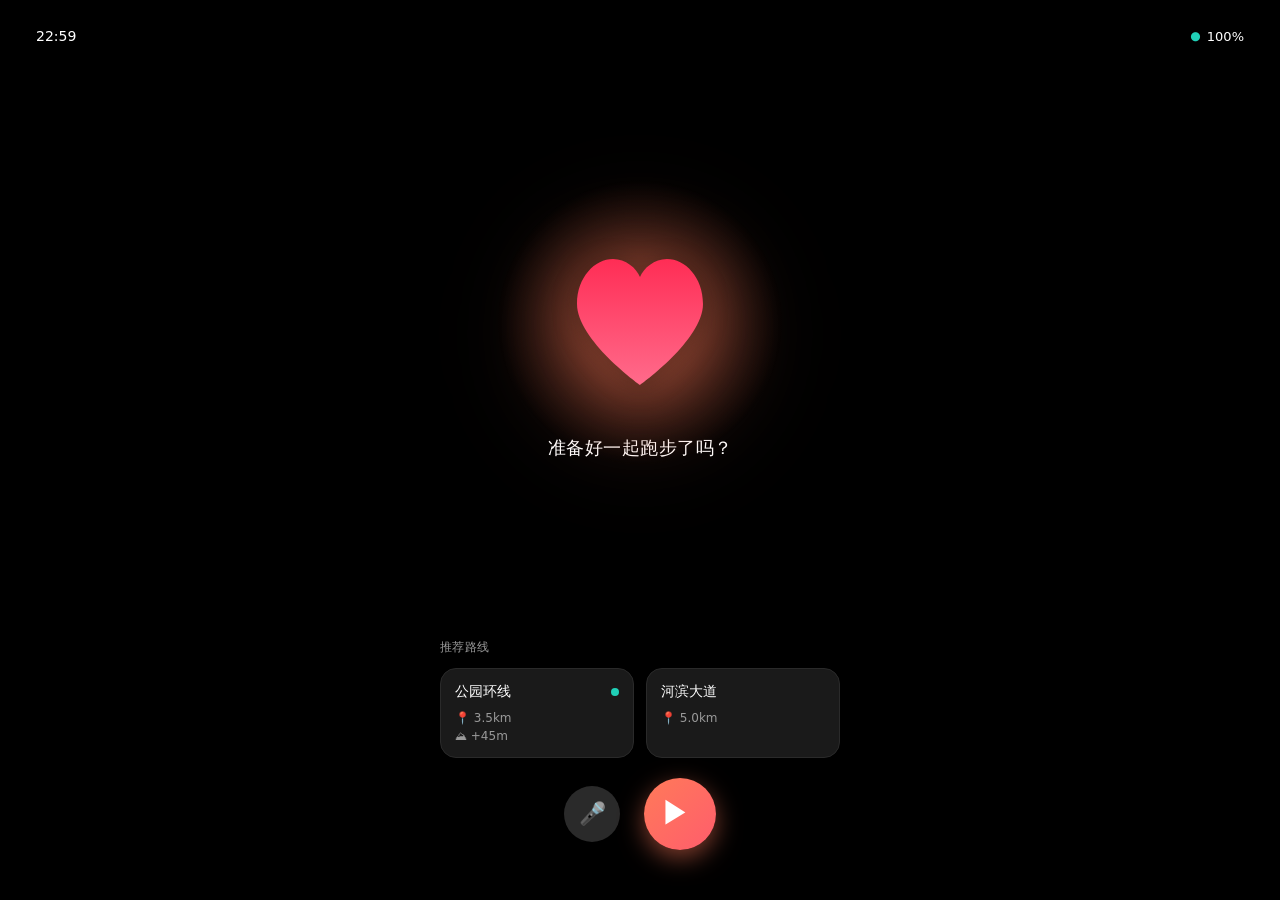
==== index.html @ 982d13ad "Merge branch 'feature/energy-heart-system'" ====
<!DOCTYPE html>
<html lang="zh-CN">
  <head>
    <meta charset="utf-8" />
    <meta name="viewport" content="width=device-width, initial-scale=1" />
    <title>AI Running Companion</title>
    <link rel="stylesheet" href="public/styles.css" />
    <!-- AMap (Gaode) JS API -->
    <script src="https://webapi.amap.com/maps?v=2.0&key=140d24038c90740029caf8b4d36a0964"></script>
  </head>
  <body>
    <!-- Figma风格启动屏 -->
    <div class="launch-screen" id="launchScreen">
      <!-- 顶部状态栏 -->
      <div class="status-bar">
        <div class="time" id="currentTime">21:09</div>
        <div class="battery">
          <span class="battery-indicator">●</span>
          <span class="battery-percent" id="energyPercent">95%</span>
        </div>
      </div>

      <!-- 中央心脏显示 -->
      <div class="launch-heart-container">
        <div class="launch-heart-icon" id="launchHeartIcon" data-state="excellent">
          <svg class="heart-svg" viewBox="0 0 100 100" xmlns="http://www.w3.org/2000/svg">
            <defs>
              <linearGradient id="launchHeartGradient" x1="0%" y1="0%" x2="0%" y2="100%">
                <stop offset="0%" id="launchHeartGradStart" style="stop-color:#FF7A59;stop-opacity:1" />
                <stop offset="100%" id="launchHeartGradEnd" style="stop-color:#FF5D6C;stop-opacity:1" />
              </linearGradient>
            </defs>
            <path fill="url(#launchHeartGradient)"
              d="M50,85 C50,85 15,60 15,40 C15,25 25,15 35,15 C42,15 48,20 50,25 C52,20 58,15 65,15 C75,15 85,25 85,40 C85,60 50,85 50,85 Z"/>
          </svg>
        </div>
        <div class="welcome-text">准备好一起跑步了吗？</div>
      </div>

      <!-- 推荐路线 -->
      <div class="route-recommendations">
        <div class="route-section-title">推荐路线</div>
        <div class="route-cards">
          <div class="route-card">
            <div class="route-card-header">
              <span class="route-name">公园环线</span>
              <span class="route-active-dot"></span>
            </div>
            <div class="route-stats">
              <span class="route-distance">📍 3.5km</span>
              <span class="route-elevation">⛰ +45m</span>
            </div>
          </div>
          <div class="route-card">
            <div class="route-card-header">
              <span class="route-name">河滨大道</span>
            </div>
            <div class="route-stats">
              <span class="route-distance">📍 5.0km</span>
            </div>
          </div>
        </div>
      </div>

      <!-- 底部操作按钮 -->
      <div class="launch-actions">
        <button type="button" class="mic-button" id="launchMicBtn" title="语音交互">🎤</button>
        <button type="button" class="play-button" id="launchPlayBtn" title="开始跑步">▶</button>
      </div>
    </div>

    <!-- 元气值显示（右上角浮动 - 跑步时显示） -->
    <div class="energy-container" id="energyContainer" style="display: none;">
      <div class="energy-bar-wrapper">
        <div class="energy-label">
          <span>💪</span>
          <span>元气值</span>
        </div>
        <div class="energy-bar">
          <div class="energy-bar-fill" id="energyBarFill" data-level="excellent" style="width: 100%;"></div>
        </div>
        <div class="energy-value" id="energyValue" data-level="excellent">100%</div>
      </div>
    </div>

    <header class="app-header" id="appHeader" style="display: none;">
      <h1>AI 跑步教练</h1>
      <div class="header-actions">
        <label class="toggle">
          <input type="checkbox" id="voiceToggle" checked />
          <span>语音教练</span>
        </label>
        <label class="toggle">
          <input type="checkbox" id="useOpenAI" />
          <span>使用兼容 OpenAI 的接口</span>
        </label>
        <input id="openaiBase" type="text" placeholder="API 基址（可选，如 http://localhost:11434/v1）" />
        <input id="modelName" type="text" placeholder="模型（如 gpt-4o-mini 或 llama3.1）" />
        <input id="openaiKey" type="password" placeholder="API 密钥（可选；如 ollama）" />
      </div>
    </header>

    <main class="app" id="appMain" style="display: none;">
      <section class="panel run-panel">
        <h2>跑步</h2>
        
        <!-- 哈特心脏显示区域 -->
        <div class="heart-display">
          <div class="heart-container">
            <div class="heart-icon" id="heartIcon" data-state="excellent">
              <svg class="heart-svg" viewBox="0 0 100 100" xmlns="http://www.w3.org/2000/svg">
                <defs>
                  <linearGradient id="heartGradient" x1="0%" y1="0%" x2="0%" y2="100%">
                    <stop offset="0%" id="heartGradStart" style="stop-color:#FF7A59;stop-opacity:1" />
                    <stop offset="100%" id="heartGradEnd" style="stop-color:#FF5D6C;stop-opacity:1" />
                  </linearGradient>
                </defs>
                <path id="heartPath" fill="url(#heartGradient)" 
                  d="M50,85 C50,85 15,60 15,40 C15,25 25,15 35,15 C42,15 48,20 50,25 C52,20 58,15 65,15 C75,15 85,25 85,40 C85,60 50,85 50,85 Z"/>
              </svg>
            </div>
            <div class="energy-message" id="energyMessage">元气满满！</div>
          </div>
        </div>

        <form id="runForm" class="run-form">
          <div class="field">
            <label>模式</label>
            <label class="toggle"><input type="radio" name="mode" value="free" checked /> 自由跑</label>
            <label class="toggle"><input type="radio" name="mode" value="dest" /> 目的地跑</label>
          </div>
          <div class="field" id="destField" style="display:none">
            <label for="destination">目的地</label>
            <div style="display:flex; gap:8px; align-items:center;">
              <input id="destination" name="destination" type="text" placeholder="名称或经纬度（如 31.23,121.47）" />
              <button type="button" id="searchPlace">搜索</button>
            </div>
            <small>提示：可输入地名后点击「搜索」，或直接填入"纬度,经度"。设置目的地后将自动规划步行路线。</small>
          </div>
          <div class="field">
            <label for="gender">性别</label>
            <select id="gender" name="gender">
              <option value="">未选择</option>
              <option value="male">男</option>
              <option value="female">女</option>
              <option value="other">其他</option>
            </select>
          </div>
          <div class="field">
            <label for="age">年龄</label>
            <input id="age" name="age" type="number" min="0" step="1" placeholder="例如：35" />
          </div>
          <div class="actions">
            <button type="button" id="startRun">开始跑步</button>
            <button type="button" id="stopRun" disabled>停止</button>
            <button type="button" id="clearRun">清空</button>
          </div>
        </form>
        <div id="runSummary" class="run-summary">
          <div><strong>当前状态：</strong><span id="statusText">未开始</span></div>
          <div><strong>当前位置：</strong><span id="posText">-</span></div>
          <div><strong>即时配速：</strong><span id="instPaceText">-</span></div>
          <div><strong>平均配速：</strong><span id="avgPaceText">-</span></div>
          <div><strong>已跑距离：</strong><span id="distText">-</span></div>
          <div><strong>用时：</strong><span id="timeText">-</span></div>
          <div id="toDestRow" style="display:none"><strong>距离目的地：</strong><span id="toDestText">-</span></div>
        </div>
        <div class="map-wrap">
          <div id="map" class="map" aria-label="跑步路线地图"></div>
          <small class="map-hint">提示：在地图上点击可设置目的地坐标</small>
        </div>
      </section>

      <section class="panel chat-panel">
        <h2>教练聊天</h2>
        <div id="chat" class="chat"></div>
        <form id="chatForm" class="chat-input">
          <button type="button" id="micBtn" title="点击说话">🎤</button>
          <input id="message" type="text" autocomplete="off" placeholder="向教练提问……" />
          <button type="submit">发送</button>
          <button type="button" id="clearChat" title="清空聊天">清空</button>
        </form>
      </section>
    </main>

    <footer class="app-footer" id="appFooter" style="display: none;">
      <small>
        以上建议仅供参考，不构成医疗建议。如有健康问题请咨询专业人士。
      </small>
    </footer>

    <!-- Scripts -->
    <script src="public/energy-system.js"></script>
    <script src="public/analysis.js"></script>
    <script src="public/app.js"></script>
  </body>
</html>
---- public/styles.css ----
:root {
  --bg: #0c0f12;
  --panel: #131820;
  --text: #e8eef7;
  --muted: #9fb3c8;
  --accent: #47a3ff;
  --accent-2: #20d0b7;
  --danger: #ff5d6c;
  --border: #1f2a37;
}

* { box-sizing: border-box; }
html, body { height: 100%; }
body {
  margin: 0;
  font-family: system-ui, -apple-system, Segoe UI, Roboto, Ubuntu, Cantarell, Noto Sans, Helvetica, Arial, "Apple Color Emoji", "Segoe UI Emoji";
  background: radial-gradient(1200px 800px at 80% -20%, #1b2230 0%, var(--bg) 40%) no-repeat fixed;
  color: var(--text);
}

.app-header {
  display: flex; align-items: center; justify-content: space-between;
  padding: 16px 20px;
  border-bottom: 1px solid var(--border);
  position: sticky; top: 0; background: rgba(12,15,18,0.9); backdrop-filter: blur(8px);
}
.app-header h1 { font-size: 20px; margin: 0; letter-spacing: 0.4px; }
.header-actions { display: flex; align-items: center; gap: 12px; flex-wrap: wrap; }
.header-actions input[type="password"],
.header-actions input[type="text"] {
  background: var(--panel); color: var(--text); border: 1px solid var(--border);
  padding: 8px 10px; border-radius: 8px; width: 280px;
}
.toggle { display: inline-flex; align-items: center; gap: 6px; font-size: 14px; color: var(--muted); }

.app {
  display: grid; grid-template-columns: 420px 1fr; gap: 16px; padding: 16px; max-width: 1200px; margin: 0 auto;
}
@media (max-width: 980px) { .app { grid-template-columns: 1fr; } }

.panel {
  background: linear-gradient(180deg, rgba(26,32,44,0.8), rgba(16,22,30,0.92));
  border: 1px solid var(--border); border-radius: 14px; padding: 16px;
  box-shadow: 0 12px 40px rgba(0,0,0,0.35);
}
.panel h2 { margin: 0 0 12px; font-size: 16px; color: var(--muted); font-weight: 600; }

.run-form { display: grid; gap: 10px; }
.field { display: grid; gap: 6px; }
.field label { font-size: 13px; color: var(--muted); }
.field input {
  background: #0e141b; color: var(--text); border: 1px solid var(--border);
  border-radius: 10px; padding: 10px 12px; outline: none;
}
.field input:focus { border-color: var(--accent); box-shadow: 0 0 0 3px rgba(71,163,255,0.15); }
.actions { display: flex; gap: 10px; margin-top: 4px; }
button {
  background: var(--accent); border: none; color: #0c0f12; font-weight: 600;
  padding: 10px 14px; border-radius: 10px; cursor: pointer; transition: transform 0.05s ease, filter 0.1s ease;
}
button:hover { filter: brightness(1.05); }
button:active { transform: translateY(1px); }

button#clearRun, button#clearChat {
  background: transparent; color: var(--muted); border: 1px solid var(--border);
}

.run-summary {
  margin-top: 12px; padding: 12px; border: 1px dashed var(--border); border-radius: 10px; color: var(--muted);
}

.chat-panel { display: flex; flex-direction: column; }
.chat {
  flex: 1; min-height: 360px; max-height: 65vh; overflow: auto; display: grid; gap: 10px; padding: 8px;
  border: 1px solid var(--border); border-radius: 12px; background: #0b1117;
}
.msg {
  display: inline-flex; flex-direction: column; gap: 6px; max-width: 80%; padding: 10px 12px; border-radius: 12px; border: 1px solid var(--border);
}
.msg.me { margin-left: auto; background: #0e1722; }
.msg.coach { margin-right: auto; background: #0e141b; }
.msg .meta { color: var(--muted); font-size: 12px; }
.msg .text { font-size: 14px; line-height: 1.35; }

.chat-input { display: grid; grid-template-columns: auto 1fr auto auto; gap: 8px; margin-top: 10px; }
#message {
  background: #0e141b; color: var(--text); border: 1px solid var(--border); border-radius: 10px; padding: 10px 12px; outline: none;
}
#micBtn { width: 44px; }

.app-footer { padding: 12px 16px; border-top: 1px solid var(--border); color: var(--muted); text-align: center; }

.tip { color: var(--accent-2); }
.warn { color: var(--danger); }

/* Map */
.map-wrap { margin-top: 12px; }
.map-hint { display: block; margin-top: 6px; color: var(--muted); }
.map { width: 100%; height: 360px; border-radius: 12px; overflow: hidden; border: 1px solid var(--border); }
.leaflet-container { background: #0b1117; }

/* ========================================
   哈特心脏和元气值系统样式
   基于Figma设计
   ======================================== */

/* 元气值显示容器 */
.energy-container {
  position: fixed;
  top: 60px;
  right: 20px;
  z-index: 1000;
  display: flex;
  flex-direction: column;
  align-items: flex-end;
  gap: 8px;
}

/* 元气值进度条 */
.energy-bar-wrapper {
  background: rgba(19, 24, 32, 0.8);
  border: 1px solid var(--border);
  border-radius: 12px;
  padding: 8px 12px;
  backdrop-filter: blur(10px);
  min-width: 140px;
}

.energy-label {
  font-size: 11px;
  color: var(--muted);
  margin-bottom: 6px;
  display: flex;
  align-items: center;
  gap: 6px;
}

.energy-bar {
  height: 8px;
  background: rgba(255, 255, 255, 0.1);
  border-radius: 10px;
  overflow: hidden;
  position: relative;
}

.energy-bar-fill {
  height: 100%;
  background: linear-gradient(90deg, #FF7A59, #FF5D6C);
  border-radius: 10px;
  transition: width 0.5s cubic-bezier(0.4, 0, 0.2, 1);
  position: relative;
  overflow: hidden;
}

.energy-bar-fill::after {
  content: '';
  position: absolute;
  top: 0;
  left: 0;
  right: 0;
  bottom: 0;
  background: linear-gradient(90deg, 
    transparent 0%, 
    rgba(255,255,255,0.3) 50%, 
    transparent 100%);
  animation: energyShine 2s infinite;
}

@keyframes energyShine {
  0% { transform: translateX(-100%); }
  100% { transform: translateX(100%); }
}

.energy-value {
  font-size: 12px;
  font-weight: 600;
  color: #FF7A59;
  margin-top: 4px;
}

/* 哈特心脏容器 - 基于Figma设计 */
.heart-container {
  position: relative;
  display: inline-flex;
  align-items: center;
  justify-content: center;
  margin: 30px auto;
  filter: drop-shadow(0 8px 20px rgba(255, 122, 89, 0.4));
}

.heart-icon {
  width: 120px;
  height: 120px;
  position: relative;
  transition: all 0.3s cubic-bezier(0.4, 0, 0.2, 1);
}

/* SVG心脏 */
.heart-svg {
  width: 100%;
  height: 100%;
  filter: drop-shadow(0 4px 12px rgba(0, 0, 0, 0.3));
}

/* 心脏跳动动画 - 6个等级对应 */
/* Lv.0 病变濒危 - 极慢极弱的跳动 */
@keyframes heartbeat-critical {
  0%, 100% { transform: scale(1); }
  15% { transform: scale(1.02); }
  20% { transform: scale(1); }
  32% { transform: scale(1.01); }
  40% { transform: scale(1); }
}

/* Lv.1 垂头丧气 - 很慢的跳动 */
@keyframes heartbeat-depressed {
  0%, 100% { transform: scale(1); }
  15% { transform: scale(1.04); }
  20% { transform: scale(1); }
  32% { transform: scale(1.02); }
  40% { transform: scale(1); }
}

/* Lv.2 元气不足 - 较慢的跳动 */
@keyframes heartbeat-low {
  0%, 100% { transform: scale(1); }
  15% { transform: scale(1.08); }
  20% { transform: scale(1); }
  32% { transform: scale(1.05); }
  40% { transform: scale(1); }
}

/* Lv.3 基础平稳 - 正常跳动 */
@keyframes heartbeat-normal {
  0%, 100% { transform: scale(1); }
  15% { transform: scale(1.12); }
  20% { transform: scale(1); }
  32% { transform: scale(1.08); }
  40% { transform: scale(1); }
}

/* Lv.4 活力充沛 - 较快的跳动 */
@keyframes heartbeat-good {
  0%, 100% { transform: scale(1); }
  15% { transform: scale(1.15); }
  20% { transform: scale(1); }
  32% { transform: scale(1.10); }
  40% { transform: scale(1); }
}

/* Lv.5 元气爆棚 - 强劲的跳动 */
@keyframes heartbeat-excellent {
  0%, 100% { transform: scale(1); }
  15% { transform: scale(1.18); }
  20% { transform: scale(1); }
  32% { transform: scale(1.12); }
  40% { transform: scale(1); }
}

/* 不同状态的心脏 - 6个等级 (Lv.0-5) */
.heart-icon[data-state="dying"] {
  animation: heartbeat-critical 10s infinite;
  opacity: 0.6;
  filter: drop-shadow(0 0 0 rgba(0, 0, 0, 0));
}

.heart-icon[data-state="depressed"] {
  animation: heartbeat-depressed 5s infinite;
  opacity: 0.7;
  filter: drop-shadow(0 0 0 rgba(0, 0, 0, 0));
}

.heart-icon[data-state="low"] {
  animation: heartbeat-low 2.5s infinite;
  opacity: 0.85;
  filter: drop-shadow(0 2px 6px rgba(139, 26, 26, 0.3));
}

.heart-icon[data-state="normal"] {
  animation: heartbeat-normal 1.8s infinite;
  opacity: 1.0;
  filter: drop-shadow(0 4px 8px rgba(199, 35, 58, 0.4));
}

.heart-icon[data-state="good"] {
  animation: heartbeat-good 1.2s infinite;
  opacity: 1.0;
  filter: drop-shadow(0 6px 12px rgba(255, 59, 48, 0.5));
}

.heart-icon[data-state="excellent"] {
  animation: heartbeat-excellent 0.8s infinite;
  opacity: 1.0;
  filter: drop-shadow(0 8px 16px rgba(255, 45, 85, 0.6));
}

/* 心脏光晕效果 */
.heart-icon::before {
  content: '';
  position: absolute;
  top: 50%;
  left: 50%;
  transform: translate(-50%, -50%);
  width: 140%;
  height: 140%;
  background: radial-gradient(circle, rgba(255, 122, 89, 0.3) 0%, transparent 70%);
  border-radius: 50%;
  animation: heartGlow 2s infinite;
  pointer-events: none;
}

@keyframes heartGlow {
  0%, 100% { opacity: 0.5; transform: translate(-50%, -50%) scale(1); }
  50% { opacity: 0.8; transform: translate(-50%, -50%) scale(1.1); }
}

/* 元气值状态消息 */
.energy-message {
  position: absolute;
  bottom: -35px;
  left: 50%;
  transform: translateX(-50%);
  font-size: 14px;
  font-weight: 600;
  color: #FF7A59;
  text-align: center;
  white-space: nowrap;
  text-shadow: 0 2px 4px rgba(0, 0, 0, 0.5);
  animation: messageFloat 2s ease-in-out infinite;
}

@keyframes messageFloat {
  0%, 100% { transform: translateX(-50%) translateY(0); }
  50% { transform: translateX(-50%) translateY(-5px); }
}

/* 在run-panel中添加心脏显示区域 */
.heart-display {
  text-align: center;
  padding: 20px;
  margin: 16px 0;
  background: linear-gradient(180deg, rgba(26,32,44,0.5), rgba(16,22,30,0.6));
  border: 1px solid var(--border);
  border-radius: 14px;
}

/* 响应式调整 */
@media (max-width: 768px) {
  .energy-container {
    top: 50px;
    right: 10px;
  }

  .energy-bar-wrapper {
    min-width: 120px;
    padding: 6px 10px;
  }

  .heart-icon {
    width: 90px;
    height: 90px;
  }

  .energy-message {
    font-size: 12px;
    bottom: -30px;
  }
}

/* 元气值数值颜色变化 - 6个等级 */
.energy-value[data-level="dying"] { color: #2C2C2C; }
.energy-value[data-level="depressed"] { color: #4A2424; }
.energy-value[data-level="low"] { color: #8B1A1A; }
.energy-value[data-level="normal"] { color: #C7233A; }
.energy-value[data-level="good"] { color: #FF3B30; }
.energy-value[data-level="excellent"] { color: #FF2D55; }

/* 元气值进度条颜色 - 6个等级 */
.energy-bar-fill[data-level="dying"] {
  background: linear-gradient(90deg, #2C2C2C, #3A3A3A);
}

.energy-bar-fill[data-level="depressed"] {
  background: linear-gradient(90deg, #4A2424, #5A3030);
}

.energy-bar-fill[data-level="low"] {
  background: linear-gradient(90deg, #8B1A1A, #A02020);
}

.energy-bar-fill[data-level="normal"] {
  background: linear-gradient(90deg, #C7233A, #D42F45);
}

.energy-bar-fill[data-level="good"] {
  background: linear-gradient(90deg, #FF3B30, #FF6B8B);
}

.energy-bar-fill[data-level="excellent"] {
  background: linear-gradient(90deg, #FF2D55, #FF6B8B);
}

/* ========================================
   Figma风格启动屏样式
   ======================================== */

.launch-screen {
  position: fixed;
  top: 0;
  left: 0;
  width: 100%;
  height: 100vh;
  background: #000000;
  z-index: 9999;
  display: flex;
  flex-direction: column;
  align-items: center;
  justify-content: space-between;
  padding: 20px;
  opacity: 1;
  transition: opacity 0.3s ease;
}

.launch-screen.hidden {
  opacity: 0;
  pointer-events: none;
}

/* 顶部状态栏 */
.status-bar {
  width: 100%;
  display: flex;
  justify-content: space-between;
  align-items: center;
  padding: 8px 16px;
  font-size: 14px;
  color: #FFFFFF;
}

.time {
  font-weight: 500;
}

.battery {
  display: flex;
  align-items: center;
  gap: 6px;
}

.battery-indicator {
  color: #20D0B7;
  font-size: 12px;
  animation: batteryPulse 2s infinite;
}

@keyframes batteryPulse {
  0%, 100% { opacity: 1; }
  50% { opacity: 0.6; }
}

.battery-percent {
  font-size: 13px;
}

/* 中央心脏容器 */
.launch-heart-container {
  display: flex;
  flex-direction: column;
  align-items: center;
  justify-content: center;
  flex: 1;
  gap: 24px;
}

.launch-heart-icon {
  width: 180px;
  height: 180px;
  position: relative;
  animation: heartbeat-slow 2.2s infinite;
  filter: drop-shadow(0 12px 40px rgba(255, 122, 89, 0.6));
}

/* 光晕效果 */
.launch-heart-icon::before {
  content: '';
  position: absolute;
  top: 50%;
  left: 50%;
  transform: translate(-50%, -50%);
  width: 160%;
  height: 160%;
  background: radial-gradient(circle, rgba(255, 122, 89, 0.4) 0%, transparent 70%);
  border-radius: 50%;
  animation: launchHeartGlow 3s infinite;
  pointer-events: none;
}

@keyframes launchHeartGlow {
  0%, 100% { opacity: 0.4; transform: translate(-50%, -50%) scale(1); }
  50% { opacity: 0.7; transform: translate(-50%, -50%) scale(1.15); }
}

.welcome-text {
  font-size: 18px;
  font-weight: 400;
  color: #FFFFFF;
  text-align: center;
  letter-spacing: 0.5px;
  animation: textFadeIn 1.5s ease;
}

@keyframes textFadeIn {
  0% { opacity: 0; transform: translateY(10px); }
  100% { opacity: 1; transform: translateY(0); }
}

/* 路线推荐区域 */
.route-recommendations {
  width: 100%;
  max-width: 400px;
  margin-bottom: 20px;
}

.route-section-title {
  font-size: 12px;
  color: #999999;
  margin-bottom: 12px;
  font-weight: 400;
  letter-spacing: 0.3px;
}

.route-cards {
  display: flex;
  gap: 12px;
  width: 100%;
}

.route-card {
  flex: 1;
  background: #1A1A1A;
  border: 1px solid #2A2A2A;
  border-radius: 16px;
  padding: 14px;
  transition: all 0.2s ease;
  cursor: pointer;
}

.route-card:hover {
  background: #242424;
  border-color: #3A3A3A;
  transform: translateY(-2px);
}

.route-card-header {
  display: flex;
  justify-content: space-between;
  align-items: center;
  margin-bottom: 10px;
}

.route-name {
  font-size: 14px;
  font-weight: 500;
  color: #FFFFFF;
}

.route-active-dot {
  width: 8px;
  height: 8px;
  background: #20D0B7;
  border-radius: 50%;
  animation: dotPulse 2s infinite;
}

@keyframes dotPulse {
  0%, 100% { opacity: 1; transform: scale(1); }
  50% { opacity: 0.6; transform: scale(0.8); }
}

.route-stats {
  display: flex;
  flex-direction: column;
  gap: 4px;
}

.route-distance,
.route-elevation {
  font-size: 12px;
  color: #999999;
}

/* 底部操作按钮 */
.launch-actions {
  display: flex;
  align-items: center;
  justify-content: center;
  gap: 24px;
  width: 100%;
  max-width: 400px;
  margin-bottom: 30px;
}

.mic-button {
  width: 56px;
  height: 56px;
  background: #2A2A2A;
  border: none;
  border-radius: 50%;
  display: flex;
  align-items: center;
  justify-content: center;
  font-size: 22px;
  cursor: pointer;
  transition: all 0.2s ease;
  box-shadow: 0 4px 12px rgba(0, 0, 0, 0.3);
}

.mic-button:hover {
  background: #3A3A3A;
  transform: scale(1.05);
}

.mic-button:active {
  transform: scale(0.95);
}

.play-button {
  width: 72px;
  height: 72px;
  background: linear-gradient(135deg, #FF7A59, #FF5D6C);
  border: none;
  border-radius: 50%;
  display: flex;
  align-items: center;
  justify-content: center;
  font-size: 28px;
  color: #FFFFFF;
  cursor: pointer;
  transition: all 0.2s ease;
  box-shadow: 0 8px 24px rgba(255, 122, 89, 0.5);
  padding-left: 4px; /* 视觉居中调整 */
}

.play-button:hover {
  transform: scale(1.08);
  box-shadow: 0 12px 32px rgba(255, 122, 89, 0.7);
}

.play-button:active {
  transform: scale(0.95);
}

/* 响应式设计 */
@media (max-width: 768px) {
  .launch-heart-icon {
    width: 140px;
    height: 140px;
  }

  .welcome-text {
    font-size: 16px;
  }

  .route-cards {
    flex-direction: column;
  }

  .route-card {
    width: 100%;
  }
}

@media (max-height: 700px) {
  .launch-heart-icon {
    width: 120px;
    height: 120px;
  }

  .welcome-text {
    font-size: 15px;
  }

  .route-recommendations {
    margin-bottom: 16px;
  }

  .launch-actions {
    margin-bottom: 20px;
  }
}
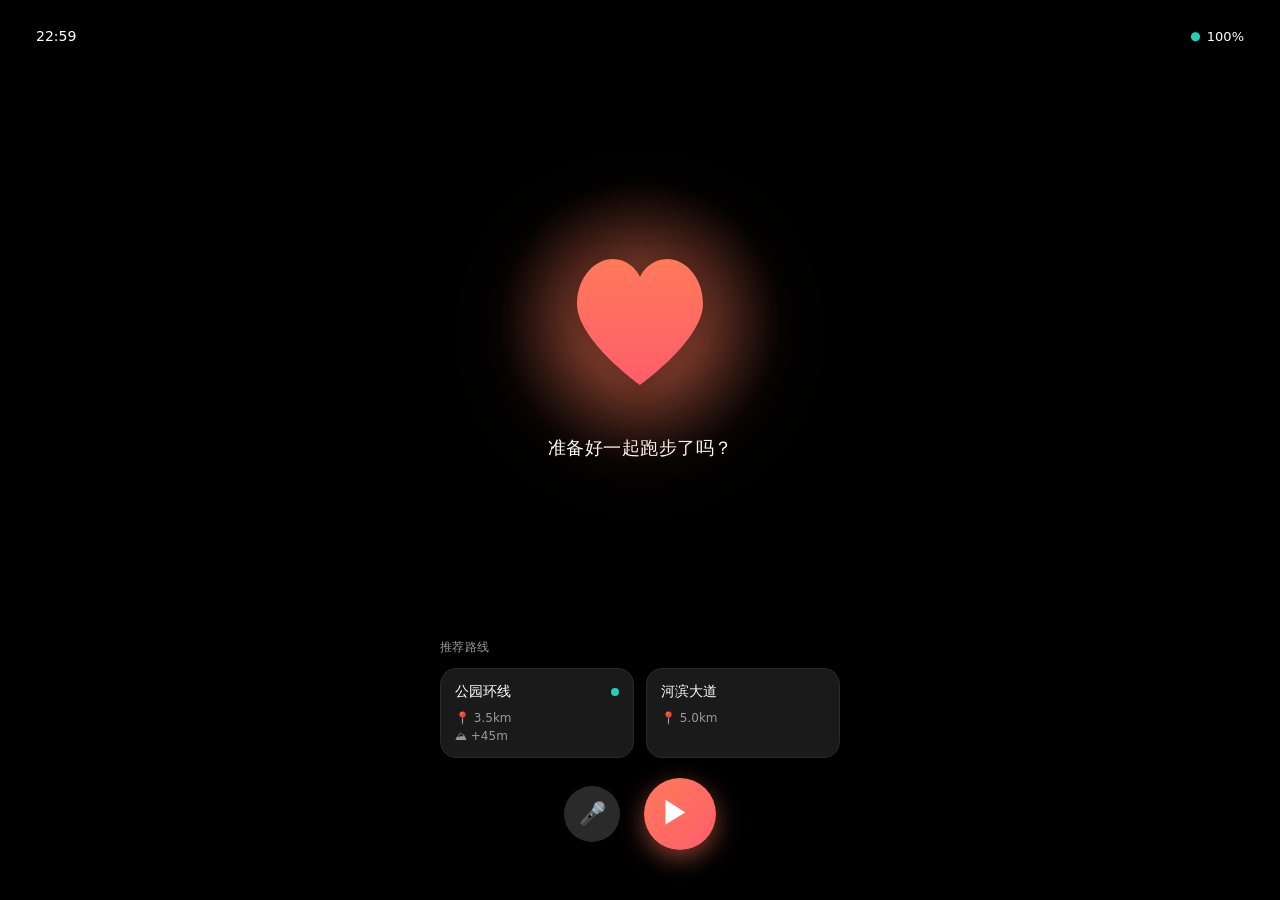
==== commit 69051571: "实现基于Figma设计的元气值系统和哈特形态变化" ====
--- a/index.html
+++ b/index.html
@@ -5,8 +5,17 @@
     <meta name="viewport" content="width=device-width, initial-scale=1" />
     <title>AI Running Companion</title>
     <link rel="stylesheet" href="public/styles.css" />
+    <link rel="stylesheet" href="public/styles-figma-heart.css" />
+    <!-- 必须在 AMap JS 脚本之前设置安全配置 -->
+    <script>
+      window._AMapSecurityConfig = {
+        securityJsCode: '7eebc65acddef3b1646d11067b1b4011'
+        // 如需代理 REST 服务，请开启并设置：
+        // serviceHost: 'http://localhost:5500/_AMapService'
+      };
+    </script>
     <!-- AMap (Gaode) JS API -->
-    <script src="https://webapi.amap.com/maps?v=2.0&key=140d24038c90740029caf8b4d36a0964"></script>
+    <script src="https://webapi.amap.com/maps?v=2.0&key=ed766e40d4f470557ab1d30502c129f9&plugin=AMap.Geocoder,AMap.Walking,AMap.Geolocation"></script>
   </head>
   <body>
     <!-- Figma风格启动屏 -->
@@ -90,6 +99,8 @@
           <input type="checkbox" id="voiceToggle" checked />
           <span>语音教练</span>
         </label>
+          <!-- Medal system entry button -->
+          <button type="button" id="medalsBtn" title="我的奖章" style="margin-left:8px;">🏅 奖章</button>
         <label class="toggle">
           <input type="checkbox" id="useOpenAI" />
           <span>使用兼容 OpenAI 的接口</span>
@@ -154,6 +165,7 @@
             <button type="button" id="startRun">开始跑步</button>
             <button type="button" id="stopRun" disabled>停止</button>
             <button type="button" id="clearRun">清空</button>
+            <button type="button" id="shareRunBtn">分享</button>
           </div>
         </form>
         <div id="runSummary" class="run-summary">
@@ -181,6 +193,25 @@
           <button type="button" id="clearChat" title="清空聊天">清空</button>
         </form>
       </section>
+
+      <section class="panel goals-panel">
+        <h2>目标与打卡</h2>
+        <div class="field">
+          <label>今日打卡</label>
+          <div class="actions">
+            <button type="button" id="checkinBtn">今日打卡</button>
+            <button type="button" id="shareCheckinBtn">分享</button>
+            <span id="checkinStatus" class="tip"></span>
+          </div>
+        </div>
+        <div class="field">
+          <label>AI 目标建议</label>
+          <div class="actions">
+            <button type="button" id="aiGoalBtn">AI 目标建议</button>
+          </div>
+          <small>根据你的基础信息与训练目标，生成阶段性训练目标与建议。</small>
+        </div>
+      </section>
     </main>
 
     <footer class="app-footer" id="appFooter" style="display: none;">
@@ -189,9 +220,174 @@
       </small>
     </footer>
 
+    <!-- 元气值测试控制器 -->
+     <div class="energy-controls">
+      <div class="control-row">
+        <label for="energy-slider">元气值 (0-100):</label>
+        <input type="range" id="energy-slider" min="0" max="100" value="100">
+        <span class="energy-value">100</span>
+      </div>
+      <div class="control-row">
+        <span>当前等级: </span>
+        <span id="current-level">Lv.5</span> - 
+        <span id="status-name">元气爆棚</span>
+      </div>
+      <div class="control-row">
+        <span>状态消息: </span>
+        <span id="energy-message">元气爆棚！完美状态！</span>
+      </div>
+      <div class="control-row">
+        <span>心跳间隔: </span>
+        <span id="heart-beat-interval">0.8s</span>
+      </div>
+      <div class="control-row test-buttons">
+        <button class="test-button" data-action="run">跑步(良好)</button>
+        <button class="test-button" data-action="sprint">冲刺(优秀)</button>
+        <button class="test-button" data-action="walk">慢走(不佳)</button>
+        <button class="test-button" data-action="rest">休息</button>
+        <button class="test-button" data-action="reset">重置</button>
+      </div>
+    </div>
+    
     <!-- Scripts -->
-    <script src="public/energy-system.js"></script>
+    <!-- AI 目标建议对话框 -->
+    <div id="aiGoalModal" class="modal" style="display:none;">
+      <div class="modal-content">
+        <h3>AI 目标建议问卷</h3>
+        <form id="aiGoalForm" class="form">
+          <div class="field-grid">
+            <label>身高(cm)</label>
+            <input type="number" id="qHeight" min="100" max="250" step="1" />
+            <label>体重(kg)</label>
+            <input type="number" id="qWeight" min="30" max="200" step="0.1" />
+            <label>跑步目的</label>
+            <select id="qPurpose">
+              <option value="健康">健康</option>
+              <option value="减脂">减脂</option>
+              <option value="PB提升">PB 提升</option>
+              <option value="备赛">备赛</option>
+            </select>
+            <label>当前 PB（如 5K 24:30）</label>
+            <input type="text" id="qPB" placeholder="项目 + 成绩，如 10K 50:00" />
+            <label>周跑量(公里)</label>
+            <input type="number" id="qWeeklyKm" min="0" max="300" step="1" />
+            <label>每周可训练天数</label>
+            <input type="number" id="qDaysPerWeek" min="1" max="7" step="1" />
+          </div>
+          <div class="actions" style="margin-top:12px;">
+            <button type="submit">生成建议</button>
+            <button type="button" id="aiGoalCancel">取消</button>
+          </div>
+        </form>
+      </div>
+    </div>
+
+    <script src="public/energy-system-figma.js"></script>
     <script src="public/analysis.js"></script>
+    <script src="public/medalSystem.js"></script>
+    <script src="public/shareSystem.js"></script>
+    <script>
+      // 确保EnergySystemFigma类全局可用
+      window.EnergySystem = EnergySystemFigma;
+    </script>
     <script src="public/app.js"></script>
+     <script>
+     // 全局变量
+     window.energySystem = null;
+     
+     // 页面加载完成后初始化
+     document.addEventListener('DOMContentLoaded', function() {
+         // 初始化元气值系统
+         try {
+           console.log("初始化元气值系统");
+           window.energySystem = new EnergySystemFigma();
+         } catch (error) {
+           console.error("初始化元气值系统失败:", error);
+         }
+        
+        // 测试用：添加元气值控制器
+          const slider = document.getElementById('energy-slider');
+          const levelDisplay = document.getElementById('current-level');
+          const statusName = document.getElementById('status-name');
+          const energyMessage = document.getElementById('energy-message');
+          const heartBeatInterval = document.getElementById('heart-beat-interval');
+          
+          if (slider && levelDisplay) {
+            slider.addEventListener('input', () => {
+              const value = parseInt(slider.value);
+              window.energySystem.energy = value;
+              
+              // 获取当前状态
+              const state = window.energySystem.getCurrentHeartState();
+              
+              // 更新显示
+              levelDisplay.textContent = `Lv.${state.level}`;
+              if (statusName) statusName.textContent = state.name;
+              if (energyMessage) energyMessage.textContent = state.message;
+              if (heartBeatInterval) heartBeatInterval.textContent = `${state.beatSpeed}s`;
+              
+              // 更新心脏状态
+              window.energySystem.updateHeartState();
+            });
+          }
+        
+        // 添加测试按钮事件
+          const testButtons = document.querySelectorAll('.test-button');
+          testButtons.forEach(button => {
+            button.addEventListener('click', function() {
+              const action = this.dataset.action;
+              
+              switch(action) {
+                case 'run':
+                  simulateActivity('running', 'good');
+                  break;
+                case 'sprint':
+                  simulateActivity('running', 'excellent');
+                  break;
+                case 'walk':
+                  simulateActivity('running', 'bad');
+                  break;
+                case 'rest':
+                  simulateActivity('resting');
+                  break;
+                case 'reset':
+                  window.energySystem.energy = 100;
+                  window.energySystem.updateHeartState();
+                  if (slider) slider.value = 100;
+                  break;
+              }
+            });
+          });
+        });
+        
+        // 模拟活动
+        function simulateActivity(activity, paceQuality) {
+          if (!window.energySystem) return;
+          
+          // 更新元气值
+          window.energySystem.updateEnergy({
+            activity: activity,
+            paceQuality: paceQuality
+          });
+          
+          // 更新滑块
+          const slider = document.getElementById('energy-slider');
+          if (slider) {
+            slider.value = Math.round(window.energySystem.energy);
+          }
+          
+          // 获取当前状态
+          const state = window.energySystem.getCurrentHeartState();
+          
+          // 更新显示
+          const levelDisplay = document.getElementById('current-level');
+          const statusName = document.getElementById('status-name');
+          const energyMessage = document.getElementById('energy-message');
+          
+          if (levelDisplay) levelDisplay.textContent = `Lv.${state.level}`;
+          if (statusName) statusName.textContent = state.name;
+          if (energyMessage) energyMessage.textContent = state.message;
+        }
+    </script>
   </body>
 </html>
--- a/public/styles.css
+++ b/public/styles.css
@@ -375,6 +375,63 @@
 .energy-value[data-level="good"] { color: #FF3B30; }
 .energy-value[data-level="excellent"] { color: #FF2D55; }
 
+/* 元气值测试控制器 */
+.energy-controls {
+  position: fixed;
+  bottom: 20px;
+  right: 20px;
+  background: rgba(19, 24, 32, 0.8);
+  border: 1px solid var(--border);
+  border-radius: 8px;
+  padding: 15px;
+  box-shadow: 0 2px 10px rgba(0, 0, 0, 0.3);
+  z-index: 1000;
+  width: 300px;
+  backdrop-filter: blur(10px);
+}
+
+.control-row {
+  margin-bottom: 10px;
+  display: flex;
+  align-items: center;
+}
+
+.control-row label {
+  margin-right: 10px;
+  min-width: 120px;
+  color: var(--muted);
+}
+
+.control-row input[type="range"] {
+  flex: 1;
+  margin-right: 10px;
+}
+
+.test-buttons {
+  display: flex;
+  flex-wrap: wrap;
+  gap: 5px;
+}
+
+.test-button {
+  padding: 5px 10px;
+  background: var(--accent);
+  color: #0c0f12;
+  border: none;
+  border-radius: 4px;
+  cursor: pointer;
+  font-size: 12px;
+}
+
+.test-button:hover {
+  background: var(--accent-2);
+}
+
+#status-name, #energy-message {
+  font-weight: bold;
+  color: var(--accent);
+}
+
 /* 元气值进度条颜色 - 6个等级 */
 .energy-bar-fill[data-level="dying"] {
   background: linear-gradient(90deg, #2C2C2C, #3A3A3A);
@@ -670,6 +727,40 @@
   }
 }
 
+/* =========================
+   简易模态对话框样式
+   ========================= */
+.modal {
+  position: fixed;
+  inset: 0;
+  background: rgba(0,0,0,0.5);
+  display: flex;
+  align-items: center;
+  justify-content: center;
+  z-index: 10000;
+}
+.modal-content {
+  background: #0e141b;
+  border: 1px solid var(--border);
+  border-radius: 12px;
+  padding: 16px;
+  width: min(560px, 92vw);
+  box-shadow: 0 20px 60px rgba(0,0,0,0.4);
+}
+.modal-content h3 { margin: 0 0 12px; }
+.form .field-grid {
+  display: grid;
+  grid-template-columns: 120px 1fr;
+  gap: 8px 12px;
+}
+.form input, .form select {
+  background: #0e141b;
+  color: var(--text);
+  border: 1px solid var(--border);
+  border-radius: 8px;
+  padding: 8px 10px;
+}
+
 @media (max-height: 700px) {
   .launch-heart-icon {
     width: 120px;
--- a/public/styles-figma-heart.css
+++ b/public/styles-figma-heart.css
@@ -0,0 +1,581 @@
+/**
+ * Figma风格哈特心脏增强样式
+ * 6个等级 (Lv.0-5) + 双节拍心跳动画
+ */
+
+/* ============================================
+   双节拍心跳动画 (模拟真实"咚-咚"节奏)
+   ============================================ */
+
+/* 基础心脏图标样式 */
+.heart-icon {
+  position: relative;
+  width: 100%;
+  height: 100%;
+  transition: transform 0.3s ease, opacity 0.3s ease;
+}
+
+/* 装饰元素样式 */
+.heart-decorations {
+  position: absolute;
+  top: 0;
+  left: 0;
+  width: 100%;
+  height: 100%;
+  pointer-events: none;
+  z-index: 10;
+}
+
+/* 裂纹样式 */
+.heart-crack {
+  stroke-dasharray: 10;
+  stroke-dashoffset: 10;
+  animation: crackAppear 1s forwards;
+}
+
+@keyframes crackAppear {
+  to { stroke-dashoffset: 0; }
+}
+
+/* 暴风云装饰 */
+.storm-cloud {
+  position: absolute;
+  top: -30%;
+  left: 50%;
+  transform: translateX(-50%);
+  width: 120%;
+  height: 40%;
+  background: radial-gradient(ellipse at center, #333 0%, #222 70%, transparent 100%);
+  border-radius: 50%;
+  opacity: 0.8;
+}
+
+.lightning {
+  position: absolute;
+  top: 5%;
+  left: 60%;
+  width: 4px;
+  height: 20px;
+  background: #FFD700;
+  clip-path: polygon(50% 0%, 0% 100%, 100% 50%, 50% 50%, 100% 100%, 0% 50%, 50% 50%);
+  animation: flash 2s infinite;
+}
+
+@keyframes flash {
+  0%, 50%, 100% { opacity: 0; }
+  25%, 75% { opacity: 1; }
+}
+
+.bandage {
+  position: absolute;
+  top: 40%;
+  left: 30%;
+  width: 40%;
+  height: 10px;
+  background: #FFF;
+  transform: rotate(-30deg);
+  opacity: 0.8;
+}
+
+/* 雨云装饰 */
+.rain-cloud {
+  position: absolute;
+  top: -20%;
+  left: 50%;
+  transform: translateX(-50%);
+  width: 80%;
+  height: 30%;
+  background: radial-gradient(ellipse at center, #666 0%, #444 70%, transparent 100%);
+  border-radius: 50%;
+  opacity: 0.7;
+}
+
+.raindrop {
+  position: absolute;
+  top: 15%;
+  width: 4px;
+  height: 10px;
+  background: #6ECFF6;
+  border-radius: 50% 50% 50% 50% / 60% 60% 40% 40%;
+  animation: rain 2s infinite linear;
+}
+
+@keyframes rain {
+  0% { transform: translateY(0); opacity: 0.8; }
+  100% { transform: translateY(50px); opacity: 0; }
+}
+
+/* 闪光装饰 */
+.sparkle {
+  position: absolute;
+  width: 6px;
+  height: 6px;
+  background: #FFF;
+  border-radius: 50%;
+  animation: sparkle 3s infinite;
+}
+
+@keyframes sparkle {
+  0%, 100% { transform: scale(0); opacity: 0; }
+  50% { transform: scale(1); opacity: 0.8; }
+}
+
+/* 音符装饰 */
+.music-note {
+  position: absolute;
+  font-size: 16px;
+  color: #FFD700;
+  animation: float 4s infinite;
+}
+
+@keyframes float {
+  0% { transform: translateY(0) rotate(0deg); opacity: 0; }
+  25% { opacity: 1; }
+  50% { transform: translateY(-20px) rotate(10deg); opacity: 1; }
+  75% { opacity: 0.5; }
+  100% { transform: translateY(-40px) rotate(20deg); opacity: 0; }
+}
+
+.golden-glow {
+  position: absolute;
+  top: 0;
+  left: 0;
+  width: 100%;
+  height: 100%;
+  background: radial-gradient(ellipse at center, rgba(255, 215, 0, 0.2) 0%, transparent 70%);
+  border-radius: 50%;
+  animation: pulse 2s infinite alternate;
+}
+
+@keyframes pulse {
+  0% { opacity: 0.2; transform: scale(1.5); }
+  100% { opacity: 0.4; transform: scale(1.8); }
+}
+
+/* Lv.5 - 元气爆棚：快速有力的双跳 */
+@keyframes heartbeat-lv5 {
+  0% { transform: scale(1); }
+  15% { transform: scale(1.18); }      /* 第一跳 */
+  20% { transform: scale(1); }
+  32% { transform: scale(1.12); }      /* 第二跳 */
+  40% { transform: scale(1); }
+  100% { transform: scale(1); }
+}
+
+/* Lv.4 - 活力充沛：稳健的双跳 */
+@keyframes heartbeat-lv4 {
+  0% { transform: scale(1); }
+  15% { transform: scale(1.15); }
+  20% { transform: scale(1); }
+  32% { transform: scale(1.10); }
+  40% { transform: scale(1); }
+  100% { transform: scale(1); }
+}
+
+/* Lv.3 - 基础平稳：平稳的双跳 */
+@keyframes heartbeat-lv3 {
+  0% { transform: scale(1); }
+  15% { transform: scale(1.12); }
+  20% { transform: scale(1); }
+  32% { transform: scale(1.08); }
+  40% { transform: scale(1); }
+  100% { transform: scale(1); }
+}
+
+/* Lv.2 - 元气不足：微弱的双跳 */
+@keyframes heartbeat-lv2 {
+  0% { transform: scale(1); }
+  15% { transform: scale(1.08); }
+  20% { transform: scale(1); }
+  32% { transform: scale(1.05); }
+  40% { transform: scale(1); }
+  100% { transform: scale(1); }
+}
+
+/* Lv.1 - 垂头丧气：极弱的双跳 */
+@keyframes heartbeat-lv1 {
+  0% { transform: scale(1); }
+  15% { transform: scale(1.04); }
+  20% { transform: scale(1); }
+  32% { transform: scale(1.02); }
+  40% { transform: scale(1); }
+  100% { transform: scale(1); }
+}
+
+/* Lv.0 - 病变濒危：几乎看不见的双跳 */
+@keyframes heartbeat-lv0 {
+  0% { transform: scale(1); }
+  15% { transform: scale(1.02); }
+  20% { transform: scale(1); }
+  32% { transform: scale(1.01); }
+  40% { transform: scale(1); }
+  100% { transform: scale(1); }
+}
+
+/* ============================================
+   心脏图标状态样式
+   ============================================ */
+
+/* Lv.5 - 元气爆棚 (90-100) */
+.heart-icon[data-state="excellent"],
+.heart-icon[data-level="5"] {
+  animation: heartbeat-lv5 0.4s ease-in-out infinite;
+  animation-delay: 0s;
+  animation-iteration-count: infinite;
+  filter: drop-shadow(0 8px 24px rgba(255, 45, 85, 0.6));
+}
+
+.heart-icon[data-state="excellent"]::before,
+.heart-icon[data-level="5"]::before {
+  background: radial-gradient(circle, rgba(255, 215, 0, 0.4) 0%, transparent 70%);
+  animation: heartGlow-lv5 2.5s ease-in-out infinite;
+}
+
+/* Lv.4 - 活力充沛 (70-89) */
+.heart-icon[data-state="energetic"],
+.heart-icon[data-level="4"] {
+  animation: heartbeat-lv4 0.4s ease-in-out infinite;
+  animation-delay: 1.2s;
+  animation-iteration-count: infinite;
+  filter: drop-shadow(0 6px 20px rgba(255, 59, 48, 0.5));
+}
+
+.heart-icon[data-state="energetic"]::before,
+.heart-icon[data-level="4"]::before {
+  background: radial-gradient(circle, rgba(255, 143, 163, 0.3) 0%, transparent 70%);
+  animation: heartGlow-lv4 2.5s ease-in-out infinite;
+}
+
+/* Lv.3 - 基础平稳 (40-69) */
+.heart-icon[data-state="normal"],
+.heart-icon[data-level="3"] {
+  animation: heartbeat-lv3 0.4s ease-in-out infinite;
+  animation-delay: 1.8s;
+  animation-iteration-count: infinite;
+  filter: drop-shadow(0 4px 16px rgba(199, 35, 58, 0.4));
+}
+
+.heart-icon[data-state="normal"]::before,
+.heart-icon[data-level="3"]::before {
+  background: radial-gradient(circle, rgba(255, 107, 139, 0.15) 0%, transparent 70%);
+  animation: heartGlow-lv3 2.5s ease-in-out infinite;
+}
+
+/* Lv.2 - 元气不足 (20-39) */
+.heart-icon[data-state="tired"],
+.heart-icon[data-level="2"] {
+  animation: heartbeat-lv2 0.4s ease-in-out infinite;
+  animation-delay: 2.5s;
+  animation-iteration-count: infinite;
+  filter: drop-shadow(0 2px 12px rgba(139, 26, 26, 0.3));
+  opacity: 0.85;
+}
+
+.heart-icon[data-state="tired"]::before,
+.heart-icon[data-level="2"]::before {
+  display: none; /* 无光晕 */
+}
+
+/* Lv.1 - 垂头丧气 (1-19) */
+.heart-icon[data-state="depressed"],
+.heart-icon[data-level="1"] {
+  animation: heartbeat-lv1 0.4s ease-in-out infinite;
+  animation-delay: 5.0s;
+  animation-iteration-count: infinite;
+  filter: drop-shadow(0 1px 8px rgba(74, 36, 36, 0.2));
+  opacity: 0.7;
+}
+
+.heart-icon[data-state="depressed"]::before,
+.heart-icon[data-level="1"]::before {
+  display: none;
+}
+
+/* Lv.0 - 病变濒危 (0) */
+.heart-icon[data-state="dead"],
+.heart-icon[data-level="0"] {
+  animation: heartbeat-lv0 0.4s ease-in-out infinite;
+  animation-delay: 10.0s;
+  animation-iteration-count: infinite;
+  filter: drop-shadow(0 1px 4px rgba(44, 44, 44, 0.1));
+  opacity: 0.6;
+}
+
+.heart-icon[data-state="dead"]::before,
+.heart-icon[data-level="0"]::before {
+  display: none;
+}
+
+/* ============================================
+   光晕脉动动画
+   ============================================ */
+
+@keyframes heartGlow-lv5 {
+  0%, 100% {
+    opacity: 0.4;
+    transform: translate(-50%, -50%) scale(1.5);
+  }
+  50% {
+    opacity: 0.7;
+    transform: translate(-50%, -50%) scale(1.8);
+  }
+}
+
+@keyframes heartGlow-lv4 {
+  0%, 100% {
+    opacity: 0.3;
+    transform: translate(-50%, -50%) scale(1.4);
+  }
+  50% {
+    opacity: 0.5;
+    transform: translate(-50%, -50%) scale(1.6);
+  }
+}
+
+@keyframes heartGlow-lv3 {
+  0%, 100% {
+    opacity: 0.15;
+    transform: translate(-50%, -50%) scale(1.2);
+  }
+  50% {
+    opacity: 0.25;
+    transform: translate(-50%, -50%) scale(1.3);
+  }
+}
+
+/* ============================================
+   装饰元素样式
+   ============================================ */
+
+/* 裂纹（Lv.0-2） */
+.hart-cracks {
+  position: absolute;
+  top: 0;
+  left: 0;
+  width: 100%;
+  height: 100%;
+  pointer-events: none;
+}
+
+.hart-cracks path {
+  stroke: rgba(0, 0, 0, 0.4);
+  stroke-width: 2;
+  fill: none;
+  stroke-linecap: round;
+}
+
+/* 乌云（Lv.0-1） */
+.hart-cloud {
+  position: absolute;
+  top: -30px;
+  left: 50%;
+  transform: translateX(-50%);
+  width: 80px;
+  height: 40px;
+  background: rgba(60, 60, 60, 0.7);
+  border-radius: 50%;
+  box-shadow:
+    -20px 0 0 rgba(60, 60, 60, 0.7),
+    20px 0 0 rgba(60, 60, 60, 0.7);
+  animation: cloudFloat 3s ease-in-out infinite;
+}
+
+@keyframes cloudFloat {
+  0%, 100% { transform: translateX(-50%) translateY(0); }
+  50% { transform: translateX(-50%) translateY(-3px); }
+}
+
+/* 雨滴（Lv.1） */
+.hart-raindrop {
+  position: absolute;
+  width: 2px;
+  height: 8px;
+  background: linear-gradient(180deg, rgba(100, 150, 200, 0.6), transparent);
+  border-radius: 50%;
+  animation: rainFall 0.8s linear infinite;
+}
+
+@keyframes rainFall {
+  0% { transform: translateY(0); opacity: 1; }
+  100% { transform: translateY(40px); opacity: 0; }
+}
+
+/* 闪电（Lv.0） */
+.hart-lightning {
+  position: absolute;
+  top: 10px;
+  left: 50%;
+  transform: translateX(-50%);
+  width: 3px;
+  height: 30px;
+  background: linear-gradient(180deg, #FFD700, #FFA500, transparent);
+  clip-path: polygon(50% 0%, 65% 40%, 50% 40%, 60% 100%, 35% 60%, 50% 60%);
+  animation: lightning 3s ease-in-out infinite;
+  opacity: 0;
+}
+
+@keyframes lightning {
+  0%, 90%, 100% { opacity: 0; }
+  92%, 94% { opacity: 1; }
+}
+
+/* 音符（Lv.5） */
+.hart-music-note {
+  position: absolute;
+  font-size: 18px;
+  animation: noteFloat 3s ease-in-out infinite;
+  opacity: 0.8;
+  filter: drop-shadow(0 2px 4px rgba(255, 215, 0, 0.5));
+}
+
+@keyframes noteFloat {
+  0% {
+    transform: translateY(0) rotate(0deg);
+    opacity: 0.8;
+  }
+  50% {
+    transform: translateY(-20px) rotate(10deg);
+    opacity: 1;
+  }
+  100% {
+    transform: translateY(-40px) rotate(20deg);
+    opacity: 0;
+  }
+}
+
+.hart-music-note:nth-child(1) {
+  top: 20px;
+  left: -20px;
+  animation-delay: 0s;
+}
+
+.hart-music-note:nth-child(2) {
+  top: 30px;
+  right: -20px;
+  animation-delay: 0.8s;
+}
+
+.hart-music-note:nth-child(3) {
+  top: 50px;
+  left: -15px;
+  animation-delay: 1.6s;
+}
+
+/* 光点（Lv.4-5） */
+.hart-sparkle {
+  position: absolute;
+  width: 4px;
+  height: 4px;
+  background: radial-gradient(circle, rgba(255, 215, 0, 1), transparent);
+  border-radius: 50%;
+  animation: sparkle 2s ease-in-out infinite;
+  opacity: 0;
+}
+
+@keyframes sparkle {
+  0%, 100% { opacity: 0; transform: scale(0); }
+  50% { opacity: 1; transform: scale(1); }
+}
+
+/* ============================================
+   元气值进度条6级颜色
+   ============================================ */
+
+/* Lv.5 (90-100) */
+.energy-bar-fill[data-level="5"],
+.energy-bar-fill[data-level="excellent"] {
+  background: linear-gradient(90deg, #FF2D55, #FF6B8B);
+  box-shadow: 0 0 20px rgba(255, 45, 85, 0.6);
+}
+
+/* Lv.4 (70-89) */
+.energy-bar-fill[data-level="4"],
+.energy-bar-fill[data-level="energetic"] {
+  background: linear-gradient(90deg, #FF3B30, #FF6B8B);
+  box-shadow: 0 0 16px rgba(255, 59, 48, 0.5);
+}
+
+/* Lv.3 (40-69) */
+.energy-bar-fill[data-level="3"],
+.energy-bar-fill[data-level="normal"] {
+  background: linear-gradient(90deg, #C7233A, #A51D2D);
+  box-shadow: 0 0 12px rgba(199, 35, 58, 0.4);
+}
+
+/* Lv.2 (20-39) */
+.energy-bar-fill[data-level="2"],
+.energy-bar-fill[data-level="tired"] {
+  background: linear-gradient(90deg, #8B1A1A, #6A1515);
+  box-shadow: 0 0 8px rgba(139, 26, 26, 0.3);
+}
+
+/* Lv.1 (1-19) */
+.energy-bar-fill[data-level="1"],
+.energy-bar-fill[data-level="depressed"] {
+  background: linear-gradient(90deg, #4A2424, #3A1A1A);
+  box-shadow: 0 0 4px rgba(74, 36, 36, 0.2);
+}
+
+/* Lv.0 (0) */
+.energy-bar-fill[data-level="0"],
+.energy-bar-fill[data-level="dead"] {
+  background: linear-gradient(90deg, #2C2C2C, #1A1A1A);
+  box-shadow: none;
+}
+
+/* ============================================
+   元气值数值显示颜色
+   ============================================ */
+
+.energy-value[data-level="5"],
+.energy-value[data-level="excellent"] {
+  color: #FF2D55;
+  text-shadow: 0 0 10px rgba(255, 45, 85, 0.6);
+}
+
+.energy-value[data-level="4"],
+.energy-value[data-level="energetic"] {
+  color: #FF3B30;
+  text-shadow: 0 0 8px rgba(255, 59, 48, 0.5);
+}
+
+.energy-value[data-level="3"],
+.energy-value[data-level="normal"] {
+  color: #C7233A;
+  text-shadow: 0 0 6px rgba(199, 35, 58, 0.4);
+}
+
+.energy-value[data-level="2"],
+.energy-value[data-level="tired"] {
+  color: #8B1A1A;
+  text-shadow: none;
+}
+
+.energy-value[data-level="1"],
+.energy-value[data-level="depressed"] {
+  color: #4A2424;
+  text-shadow: none;
+}
+
+.energy-value[data-level="0"],
+.energy-value[data-level="dead"] {
+  color: #2C2C2C;
+  text-shadow: none;
+}
+
+/* ============================================
+   浮动动画（Lv.4-5）
+   ============================================ */
+
+.heart-icon[data-level="5"],
+.heart-icon[data-level="4"],
+.heart-icon[data-state="excellent"],
+.heart-icon[data-state="energetic"] {
+  animation: heartbeat-float 0.4s ease-in-out infinite,
+             float 3s ease-in-out infinite;
+}
+
+@keyframes float {
+  0%, 100% { transform: translateY(0); }
+  50% { transform: translateY(-6px); }
+}
